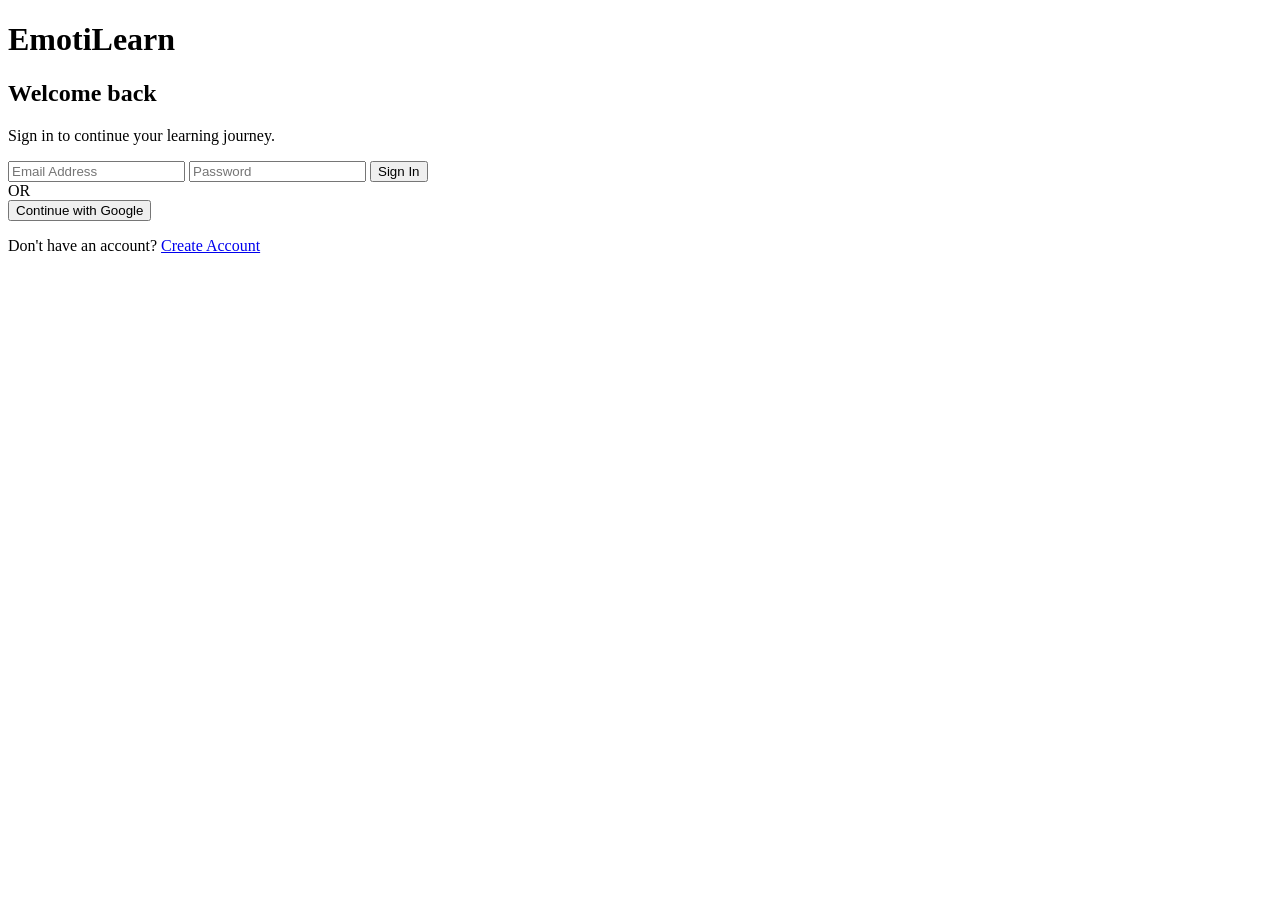
==== frontend/templates/login.html @ 2c99e8c6 "Connect professional login page to authentication API" ====
<!DOCTYPE html>
<html lang="en">
<head>
    <meta charset="UTF-8">
    <meta name="viewport" content="width=device-width, initial-scale=1.0">
    <title>EmotiLearn | Sign In</title>
    <link rel="stylesheet" href="/static/css/style.css">
</head>
<body>
    <div class="glass-card auth-card">
        <h1>EmotiLearn</h1>
        <h2>Welcome back</h2>
        <p>Sign in to continue your learning journey.</p>

        <form id="loginForm">
            <input id="email" type="email" placeholder="Email Address" required>
            <input id="password" type="password" placeholder="Password" required>
            <button type="submit">Sign In</button>
        </form>

        <div class="divider"><span>OR</span></div>
        <button type="button" class="google-btn" onclick="googleLogin()">Continue with Google</button>

        <p id="message"></p>
        <p>Don't have an account? <a href="/signup">Create Account</a></p>
    </div>

    <script>
        document.getElementById("loginForm").addEventListener("submit", async (event) => {
            event.preventDefault();
            const message = document.getElementById("message");
            message.textContent = "Signing in...";

            const response = await fetch("/auth/login", {
                method: "POST",
                headers: { "Content-Type": "application/json" },
                body: JSON.stringify({
                    email: document.getElementById("email").value,
                    password: document.getElementById("password").value
                })
            });

            const data = await response.json();
            message.textContent = data.message;
            if (response.ok) window.location.href = data.redirect;
        });

        function googleLogin() {
            window.location.href = "/auth/google";
        }
    </script>
</body>
</html>
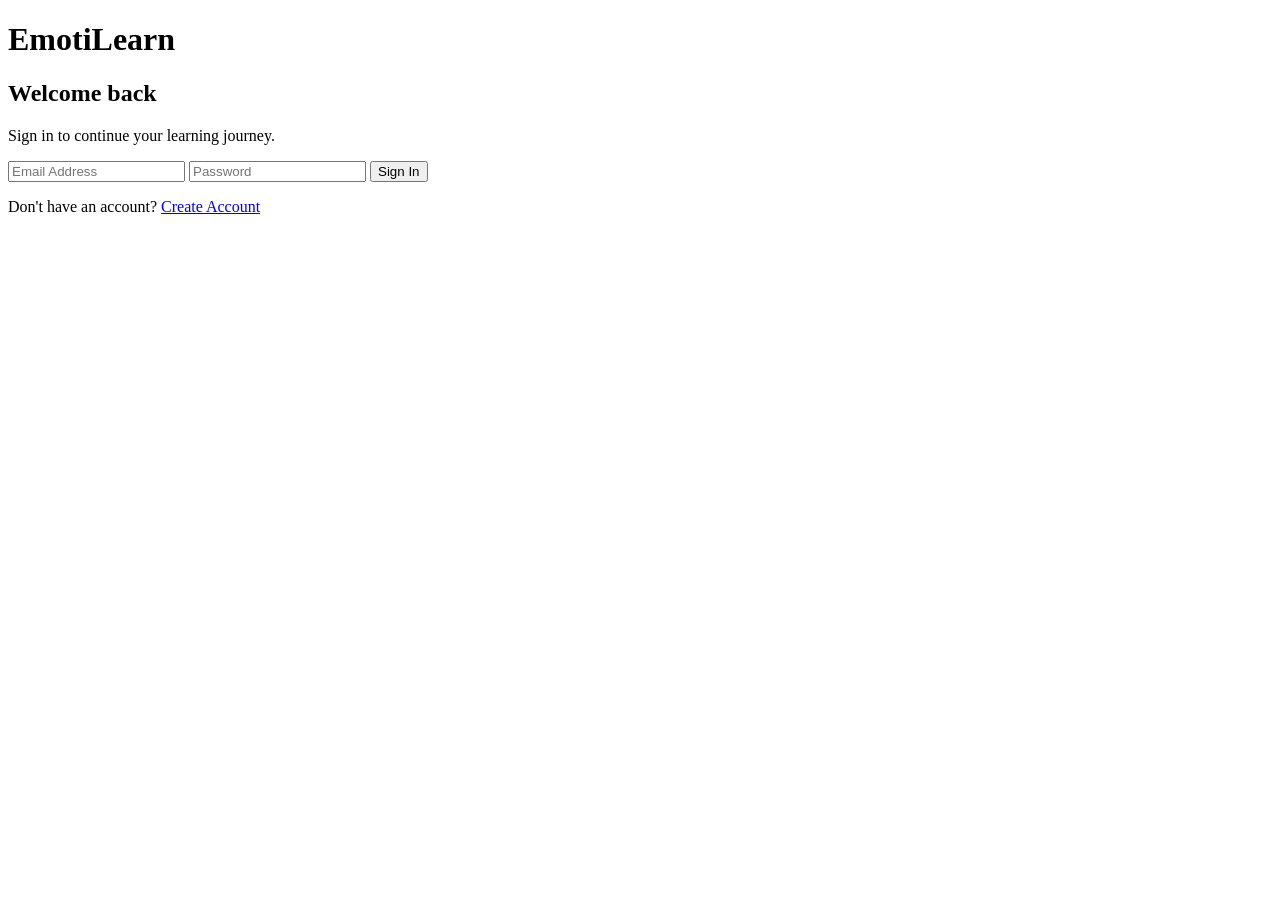
==== commit 0c5af828: "Remove Google authentication and keep normal login only" ====
--- a/frontend/templates/login.html
+++ b/frontend/templates/login.html
@@ -18,9 +18,6 @@
             <button type="submit">Sign In</button>
         </form>
 
-        <div class="divider"><span>OR</span></div>
-        <button type="button" class="google-btn" onclick="googleLogin()">Continue with Google</button>
-
         <p id="message"></p>
         <p>Don't have an account? <a href="/signup">Create Account</a></p>
     </div>
@@ -31,23 +28,26 @@
             const message = document.getElementById("message");
             message.textContent = "Signing in...";
 
-            const response = await fetch("/auth/login", {
-                method: "POST",
-                headers: { "Content-Type": "application/json" },
-                body: JSON.stringify({
-                    email: document.getElementById("email").value,
-                    password: document.getElementById("password").value
-                })
-            });
+            try {
+                const response = await fetch("/auth/login", {
+                    method: "POST",
+                    headers: { "Content-Type": "application/json" },
+                    body: JSON.stringify({
+                        email: document.getElementById("email").value,
+                        password: document.getElementById("password").value
+                    })
+                });
 
-            const data = await response.json();
-            message.textContent = data.message;
-            if (response.ok) window.location.href = data.redirect;
+                const data = await response.json();
+                message.textContent = data.message;
+
+                if (response.ok) {
+                    window.location.href = data.redirect;
+                }
+            } catch (error) {
+                message.textContent = "Unable to connect to the server. Please try again.";
+            }
         });
-
-        function googleLogin() {
-            window.location.href = "/auth/google";
-        }
     </script>
 </body>
 </html>
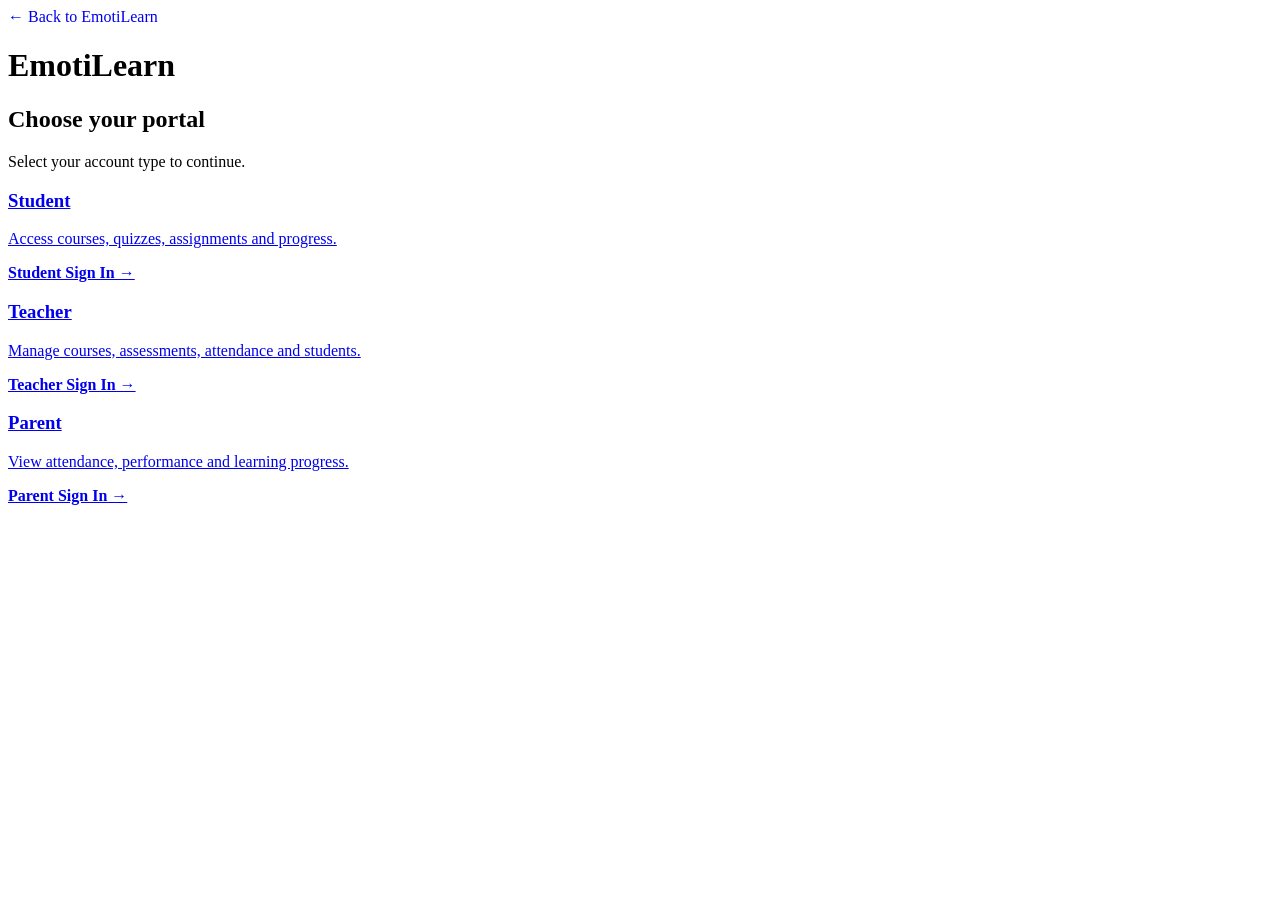
==== commit 64e98cdd: "Add role chooser and role-specific sign-in pages" ====
--- a/frontend/templates/login.html
+++ b/frontend/templates/login.html
@@ -8,46 +8,71 @@
 </head>
 <body>
     <div class="glass-card auth-card">
+        <a href="/" style="text-decoration:none;">← Back to EmotiLearn</a>
         <h1>EmotiLearn</h1>
-        <h2>Welcome back</h2>
-        <p>Sign in to continue your learning journey.</p>
 
-        <form id="loginForm">
-            <input id="email" type="email" placeholder="Email Address" required>
-            <input id="password" type="password" placeholder="Password" required>
-            <button type="submit">Sign In</button>
-        </form>
+        <div id="roleChooser">
+            <h2>Choose your portal</h2>
+            <p>Select your account type to continue.</p>
+            <div class="portal-login-options">
+                <a class="feature-card" href="/login?role=student"><h3>Student</h3><p>Access courses, quizzes, assignments and progress.</p><strong>Student Sign In →</strong></a>
+                <a class="feature-card" href="/login?role=teacher"><h3>Teacher</h3><p>Manage courses, assessments, attendance and students.</p><strong>Teacher Sign In →</strong></a>
+                <a class="feature-card" href="/login?role=parent"><h3>Parent</h3><p>View attendance, performance and learning progress.</p><strong>Parent Sign In →</strong></a>
+            </div>
+        </div>
 
-        <p id="message"></p>
-        <p>Don't have an account? <a href="/signup">Create Account</a></p>
+        <div id="loginPanel" style="display:none;">
+            <h2 id="loginTitle"></h2>
+            <p id="loginSubtitle"></p>
+            <form id="loginForm">
+                <input id="email" type="email" placeholder="Email Address" required>
+                <input id="password" type="password" placeholder="Password" required>
+                <button type="submit">Sign In</button>
+            </form>
+            <p id="message"></p>
+            <p>Don't have an account? <a id="signupLink">Create Account</a></p>
+            <p><a href="/login">← Choose another portal</a></p>
+        </div>
     </div>
 
-    <script>
-        document.getElementById("loginForm").addEventListener("submit", async (event) => {
-            event.preventDefault();
-            const message = document.getElementById("message");
-            message.textContent = "Signing in...";
+<script>
+const params = new URLSearchParams(window.location.search);
+const role = params.get("role");
+const allowedRoles = ["student", "teacher", "parent"];
 
-            try {
-                const response = await fetch("/auth/login", {
-                    method: "POST",
-                    headers: { "Content-Type": "application/json" },
-                    body: JSON.stringify({
-                        email: document.getElementById("email").value,
-                        password: document.getElementById("password").value
-                    })
-                });
+if (allowedRoles.includes(role)) {
+    document.getElementById("roleChooser").style.display = "none";
+    document.getElementById("loginPanel").style.display = "block";
 
-                const data = await response.json();
-                message.textContent = data.message;
+    const displayRole = role.charAt(0).toUpperCase() + role.slice(1);
+    document.getElementById("loginTitle").textContent = `${displayRole} Sign In`;
+    document.getElementById("loginSubtitle").textContent = `Sign in to access your ${role} portal.`;
+    document.getElementById("signupLink").href = `/signup?role=${role}`;
 
-                if (response.ok) {
-                    window.location.href = data.redirect;
-                }
-            } catch (error) {
-                message.textContent = "Unable to connect to the server. Please try again.";
-            }
-        });
-    </script>
+    document.getElementById("loginForm").addEventListener("submit", async (event) => {
+        event.preventDefault();
+        const message = document.getElementById("message");
+        message.textContent = "Signing in...";
+
+        try {
+            const response = await fetch("/auth/login", {
+                method: "POST",
+                headers: { "Content-Type": "application/json" },
+                body: JSON.stringify({
+                    email: document.getElementById("email").value,
+                    password: document.getElementById("password").value,
+                    role: role
+                })
+            });
+
+            const data = await response.json();
+            message.textContent = data.message;
+            if (response.ok) window.location.href = data.redirect;
+        } catch (error) {
+            message.textContent = "Unable to connect to the server. Please try again.";
+        }
+    });
+}
+</script>
 </body>
 </html>
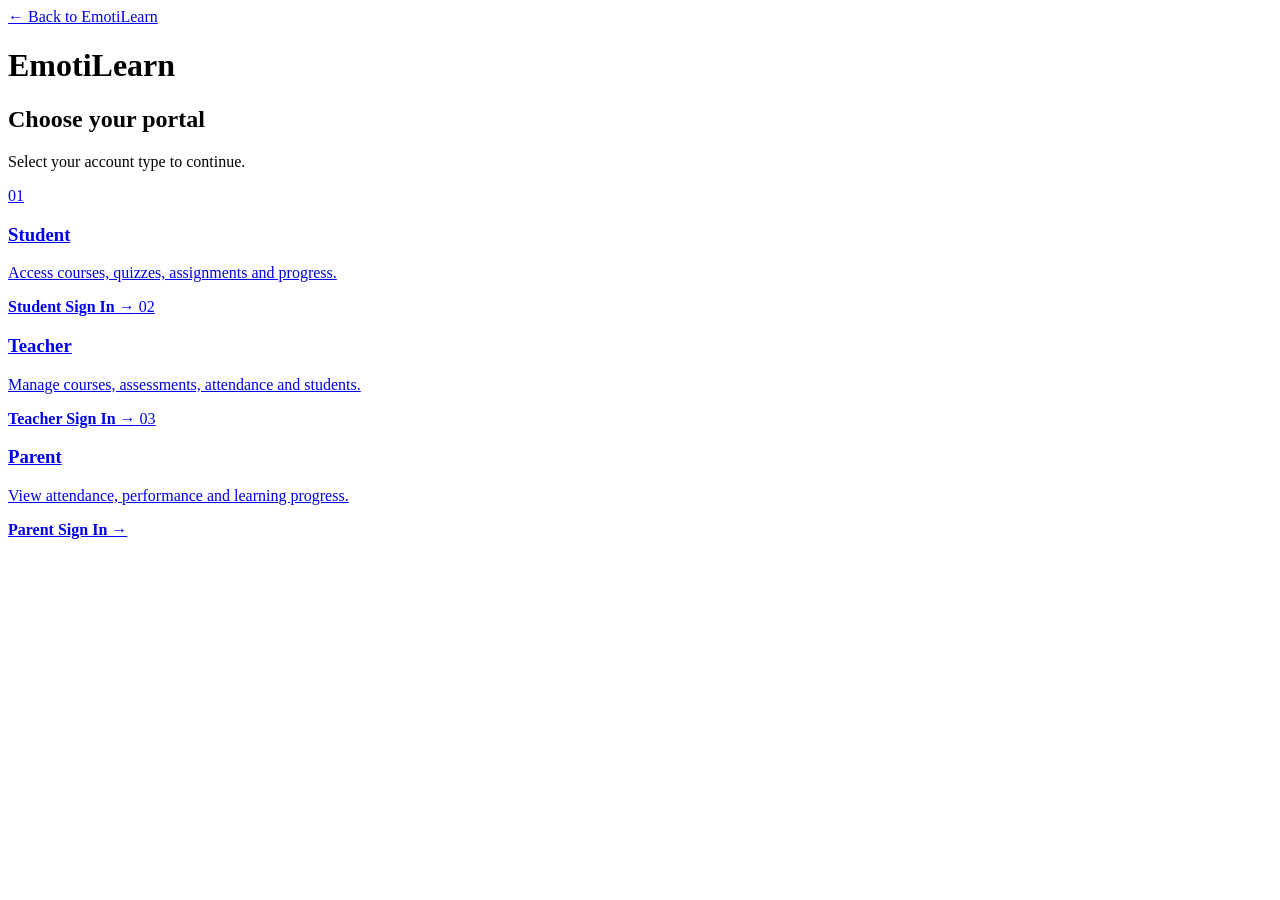
==== commit 316b9ce0: "Fix portal selection layout and role-specific sign in" ====
--- a/frontend/templates/login.html
+++ b/frontend/templates/login.html
@@ -8,16 +8,31 @@
 </head>
 <body>
     <div class="glass-card auth-card">
-        <a href="/" style="text-decoration:none;">← Back to EmotiLearn</a>
+        <a class="auth-back" href="/">← Back to EmotiLearn</a>
         <h1>EmotiLearn</h1>
 
         <div id="roleChooser">
             <h2>Choose your portal</h2>
             <p>Select your account type to continue.</p>
             <div class="portal-login-options">
-                <a class="feature-card" href="/login?role=student"><h3>Student</h3><p>Access courses, quizzes, assignments and progress.</p><strong>Student Sign In →</strong></a>
-                <a class="feature-card" href="/login?role=teacher"><h3>Teacher</h3><p>Manage courses, assessments, attendance and students.</p><strong>Teacher Sign In →</strong></a>
-                <a class="feature-card" href="/login?role=parent"><h3>Parent</h3><p>View attendance, performance and learning progress.</p><strong>Parent Sign In →</strong></a>
+                <a class="feature-card" href="/login?role=student">
+                    <span class="portal-number">01</span>
+                    <h3>Student</h3>
+                    <p>Access courses, quizzes, assignments and progress.</p>
+                    <strong>Student Sign In →</strong>
+                </a>
+                <a class="feature-card" href="/login?role=teacher">
+                    <span class="portal-number">02</span>
+                    <h3>Teacher</h3>
+                    <p>Manage courses, assessments, attendance and students.</p>
+                    <strong>Teacher Sign In →</strong>
+                </a>
+                <a class="feature-card" href="/login?role=parent">
+                    <span class="portal-number">03</span>
+                    <h3>Parent</h3>
+                    <p>View attendance, performance and learning progress.</p>
+                    <strong>Parent Sign In →</strong>
+                </a>
             </div>
         </div>
 
@@ -27,7 +42,7 @@
             <form id="loginForm">
                 <input id="email" type="email" placeholder="Email Address" required>
                 <input id="password" type="password" placeholder="Password" required>
-                <button type="submit">Sign In</button>
+                <button type="submit" id="loginButton">Sign In</button>
             </form>
             <p id="message"></p>
             <p>Don't have an account? <a id="signupLink">Create Account</a></p>
@@ -47,6 +62,7 @@
     const displayRole = role.charAt(0).toUpperCase() + role.slice(1);
     document.getElementById("loginTitle").textContent = `${displayRole} Sign In`;
     document.getElementById("loginSubtitle").textContent = `Sign in to access your ${role} portal.`;
+    document.getElementById("loginButton").textContent = `Sign In as ${displayRole}`;
     document.getElementById("signupLink").href = `/signup?role=${role}`;
 
     document.getElementById("loginForm").addEventListener("submit", async (event) => {
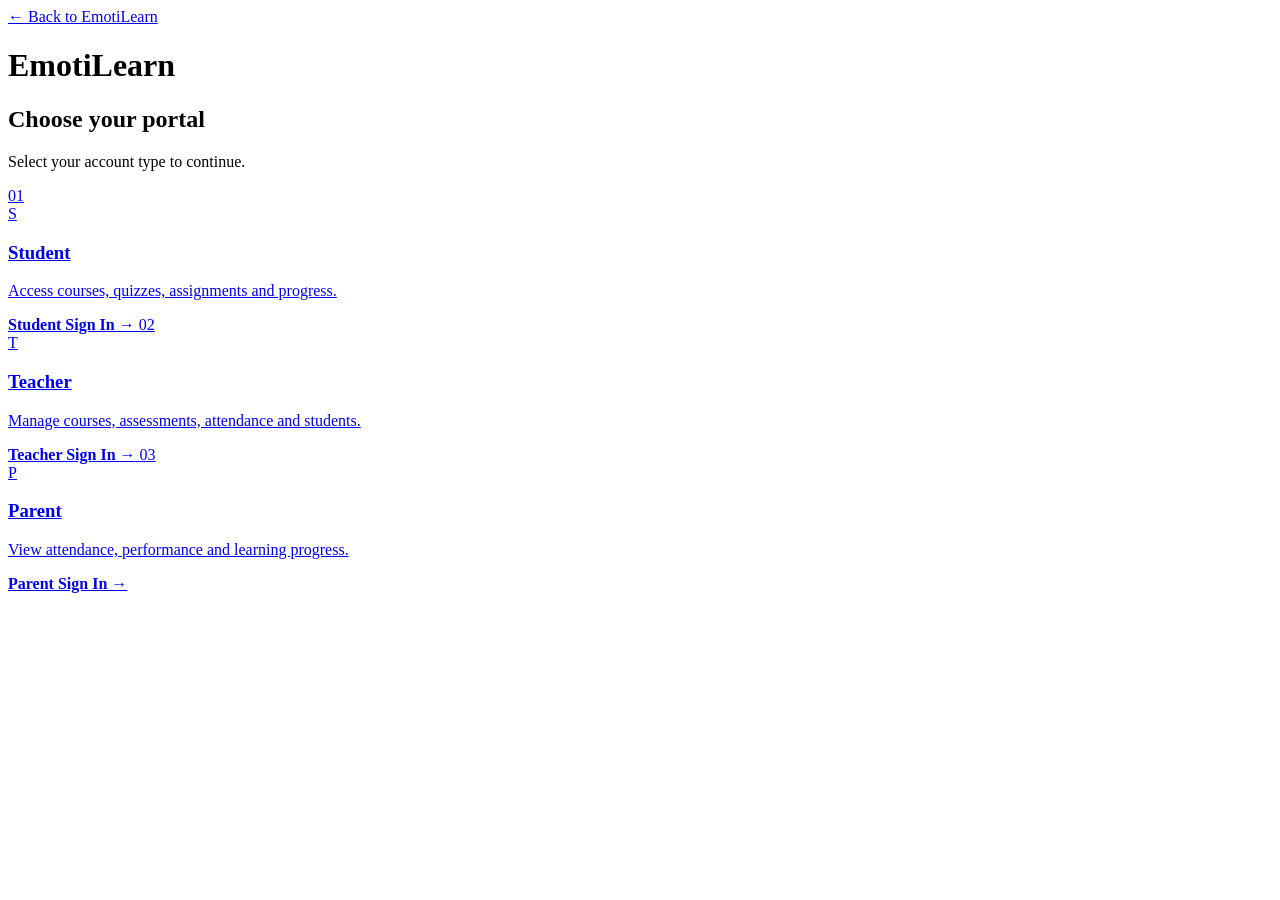
==== commit c96583ae: "Fix top sign-in portal selector layout" ====
--- a/frontend/templates/login.html
+++ b/frontend/templates/login.html
@@ -7,47 +7,56 @@
     <link rel="stylesheet" href="/static/css/style.css">
 </head>
 <body>
-    <div class="glass-card auth-card">
-        <a class="auth-back" href="/">← Back to EmotiLearn</a>
-        <h1>EmotiLearn</h1>
+    <div class="portal-shell" id="roleChooser">
+        <a class="portal-back" href="/">← Back to EmotiLearn</a>
 
-        <div id="roleChooser">
+        <div class="portal-heading">
+            <h1>EmotiLearn</h1>
             <h2>Choose your portal</h2>
             <p>Select your account type to continue.</p>
-            <div class="portal-login-options">
-                <a class="feature-card" href="/login?role=student">
-                    <span class="portal-number">01</span>
-                    <h3>Student</h3>
-                    <p>Access courses, quizzes, assignments and progress.</p>
-                    <strong>Student Sign In →</strong>
-                </a>
-                <a class="feature-card" href="/login?role=teacher">
-                    <span class="portal-number">02</span>
-                    <h3>Teacher</h3>
-                    <p>Manage courses, assessments, attendance and students.</p>
-                    <strong>Teacher Sign In →</strong>
-                </a>
-                <a class="feature-card" href="/login?role=parent">
-                    <span class="portal-number">03</span>
-                    <h3>Parent</h3>
-                    <p>View attendance, performance and learning progress.</p>
-                    <strong>Parent Sign In →</strong>
-                </a>
-            </div>
         </div>
 
-        <div id="loginPanel" style="display:none;">
-            <h2 id="loginTitle"></h2>
-            <p id="loginSubtitle"></p>
-            <form id="loginForm">
-                <input id="email" type="email" placeholder="Email Address" required>
-                <input id="password" type="password" placeholder="Password" required>
-                <button type="submit" id="loginButton">Sign In</button>
-            </form>
-            <p id="message"></p>
-            <p>Don't have an account? <a id="signupLink">Create Account</a></p>
-            <p><a href="/login">← Choose another portal</a></p>
+        <div class="portal-choice-grid">
+            <a class="portal-choice" href="/login?role=student">
+                <span class="portal-choice-number">01</span>
+                <div class="portal-choice-icon">S</div>
+                <h3>Student</h3>
+                <p>Access courses, quizzes, assignments and progress.</p>
+                <strong>Student Sign In →</strong>
+            </a>
+
+            <a class="portal-choice portal-choice-teacher" href="/login?role=teacher">
+                <span class="portal-choice-number">02</span>
+                <div class="portal-choice-icon">T</div>
+                <h3>Teacher</h3>
+                <p>Manage courses, assessments, attendance and students.</p>
+                <strong>Teacher Sign In →</strong>
+            </a>
+
+            <a class="portal-choice portal-choice-parent" href="/login?role=parent">
+                <span class="portal-choice-number">03</span>
+                <div class="portal-choice-icon">P</div>
+                <h3>Parent</h3>
+                <p>View attendance, performance and learning progress.</p>
+                <strong>Parent Sign In →</strong>
+            </a>
         </div>
+    </div>
+
+    <div class="glass-card auth-card" id="loginPanel" style="display:none;">
+        <a class="auth-back" href="/login">← Choose another portal</a>
+        <h1>EmotiLearn</h1>
+        <h2 id="loginTitle"></h2>
+        <p id="loginSubtitle"></p>
+
+        <form id="loginForm">
+            <input id="email" type="email" placeholder="Email Address" required>
+            <input id="password" type="password" placeholder="Password" required>
+            <button type="submit" id="loginButton">Sign In</button>
+        </form>
+
+        <p id="message"></p>
+        <p>Don't have an account? <a id="signupLink">Create Account</a></p>
     </div>
 
 <script>
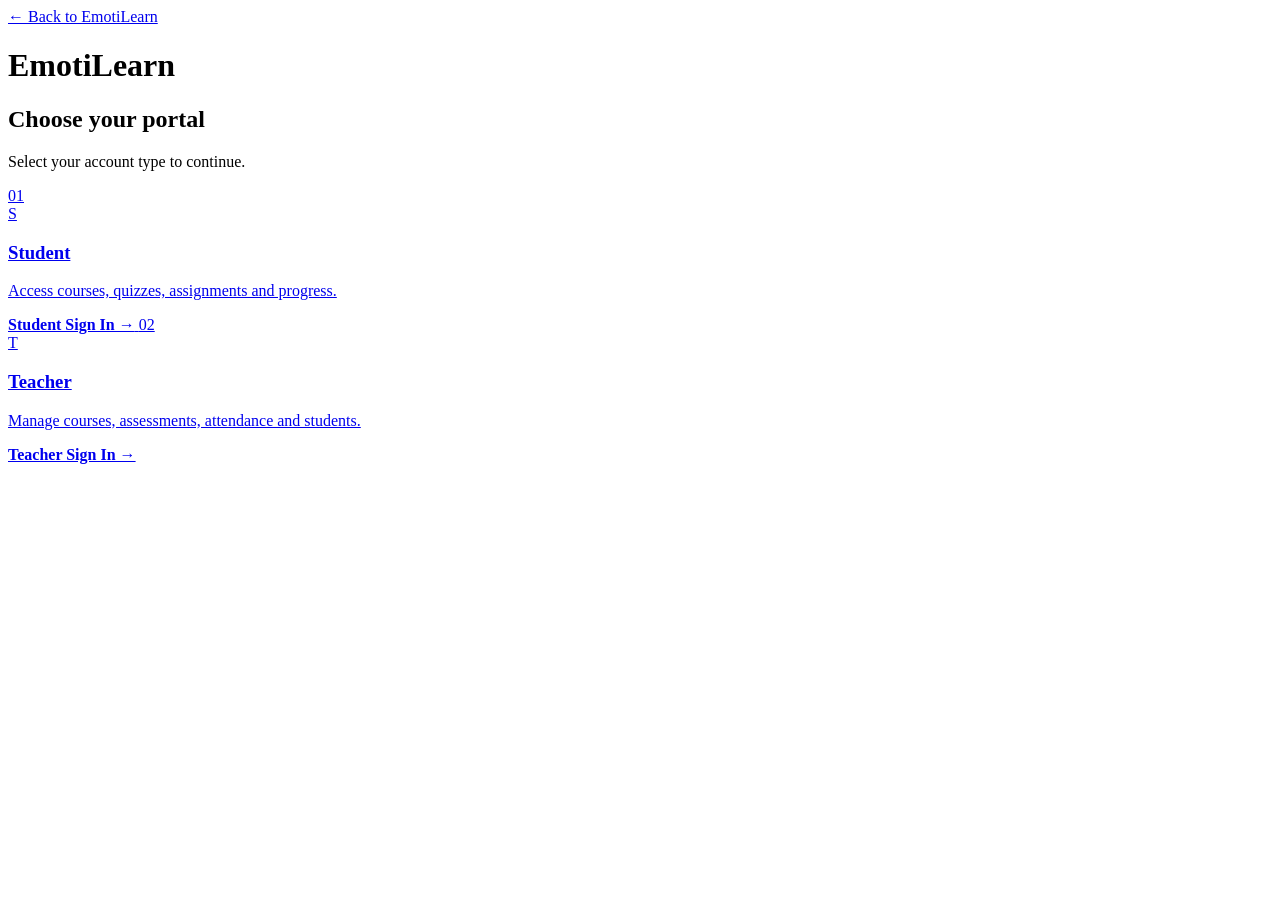
==== commit 4828b8cb: "Remove parent portal from login chooser" ====
--- a/frontend/templates/login.html
+++ b/frontend/templates/login.html
@@ -9,13 +9,11 @@
 <body>
     <div class="portal-shell" id="roleChooser">
         <a class="portal-back" href="/">← Back to EmotiLearn</a>
-
         <div class="portal-heading">
             <h1>EmotiLearn</h1>
             <h2>Choose your portal</h2>
             <p>Select your account type to continue.</p>
         </div>
-
         <div class="portal-choice-grid">
             <a class="portal-choice" href="/login?role=student">
                 <span class="portal-choice-number">01</span>
@@ -24,21 +22,12 @@
                 <p>Access courses, quizzes, assignments and progress.</p>
                 <strong>Student Sign In →</strong>
             </a>
-
             <a class="portal-choice portal-choice-teacher" href="/login?role=teacher">
                 <span class="portal-choice-number">02</span>
                 <div class="portal-choice-icon">T</div>
                 <h3>Teacher</h3>
                 <p>Manage courses, assessments, attendance and students.</p>
                 <strong>Teacher Sign In →</strong>
-            </a>
-
-            <a class="portal-choice portal-choice-parent" href="/login?role=parent">
-                <span class="portal-choice-number">03</span>
-                <div class="portal-choice-icon">P</div>
-                <h3>Parent</h3>
-                <p>View attendance, performance and learning progress.</p>
-                <strong>Parent Sign In →</strong>
             </a>
         </div>
     </div>
@@ -48,13 +37,11 @@
         <h1>EmotiLearn</h1>
         <h2 id="loginTitle"></h2>
         <p id="loginSubtitle"></p>
-
         <form id="loginForm">
             <input id="email" type="email" placeholder="Email Address" required>
             <input id="password" type="password" placeholder="Password" required>
             <button type="submit" id="loginButton">Sign In</button>
         </form>
-
         <p id="message"></p>
         <p>Don't have an account? <a id="signupLink">Create Account</a></p>
     </div>
@@ -62,12 +49,11 @@
 <script>
 const params = new URLSearchParams(window.location.search);
 const role = params.get("role");
-const allowedRoles = ["student", "teacher", "parent"];
+const allowedRoles = ["student", "teacher"];
 
 if (allowedRoles.includes(role)) {
     document.getElementById("roleChooser").style.display = "none";
     document.getElementById("loginPanel").style.display = "block";
-
     const displayRole = role.charAt(0).toUpperCase() + role.slice(1);
     document.getElementById("loginTitle").textContent = `${displayRole} Sign In`;
     document.getElementById("loginSubtitle").textContent = `Sign in to access your ${role} portal.`;
@@ -78,7 +64,6 @@
         event.preventDefault();
         const message = document.getElementById("message");
         message.textContent = "Signing in...";
-
         try {
             const response = await fetch("/auth/login", {
                 method: "POST",
@@ -89,7 +74,6 @@
                     role: role
                 })
             });
-
             const data = await response.json();
             message.textContent = data.message;
             if (response.ok) window.location.href = data.redirect;
